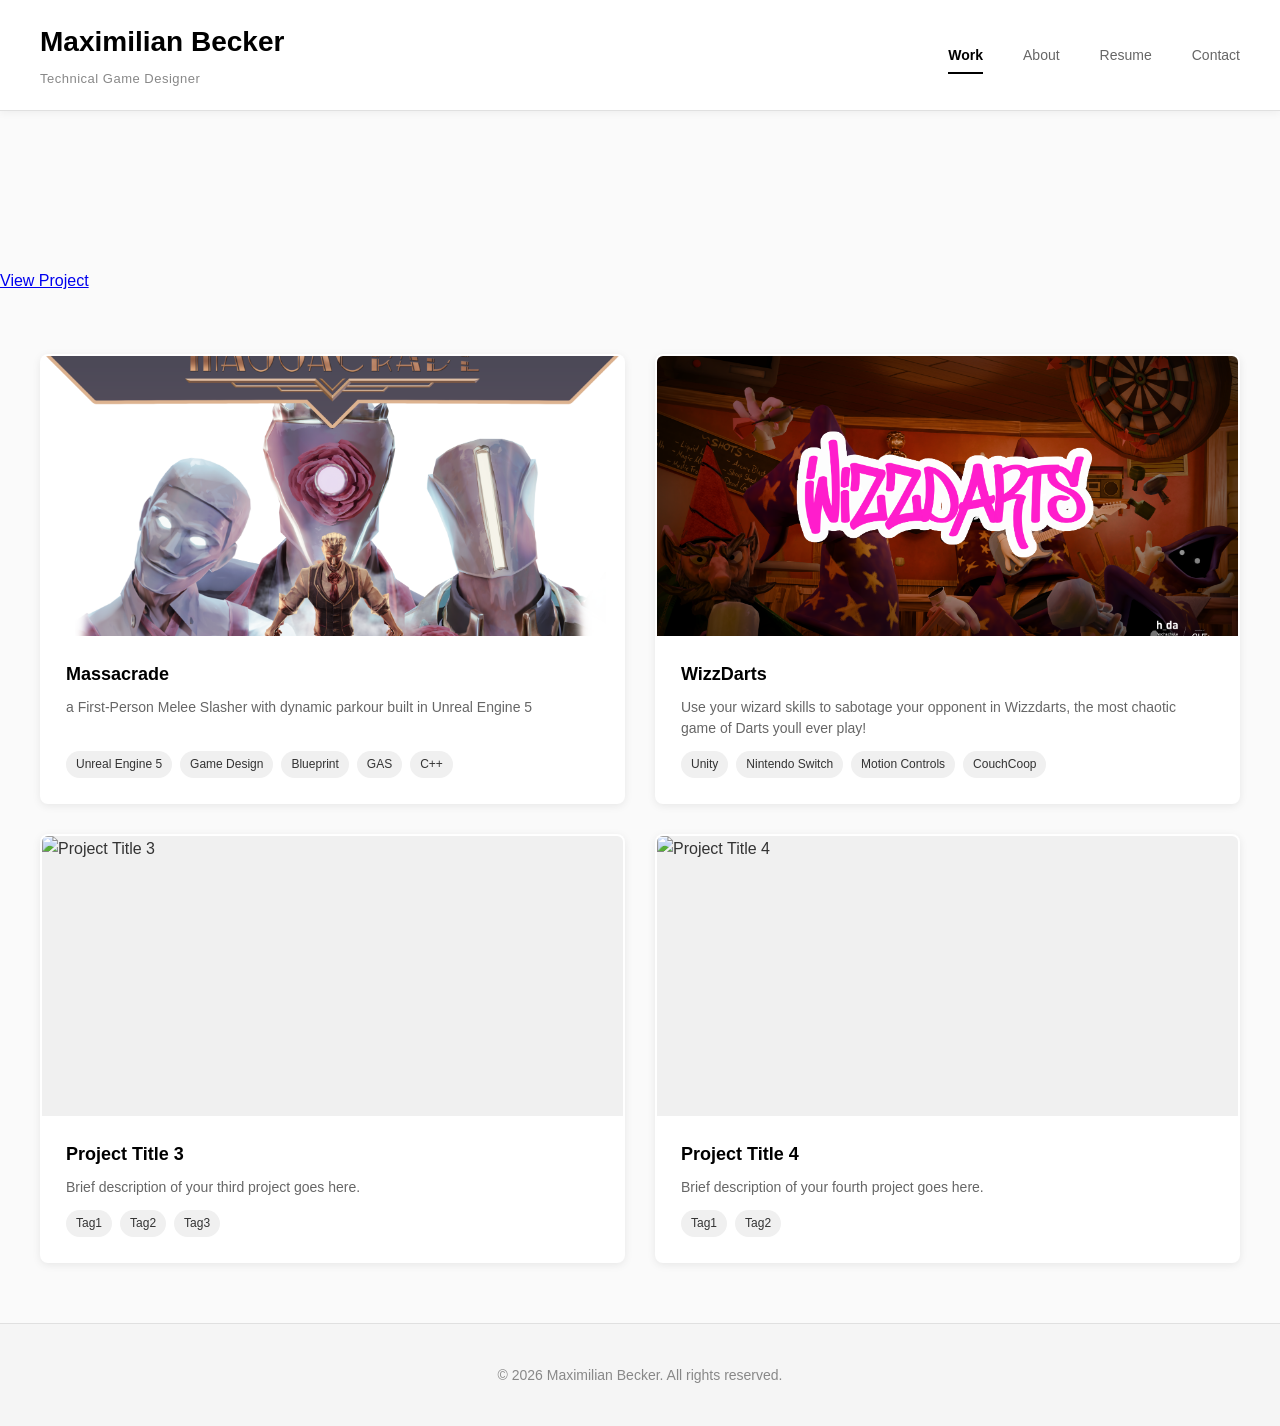
==== index.html @ 48fbdb1a "Update index.html change video order" ====
<!DOCTYPE html>
<html lang="en">
<head>
    <meta charset="UTF-8">
    <meta name="viewport" content="width=device-width, initial-scale=1.0">
    <title>Portfolio - Maximilian Becker</title>
    <link rel="stylesheet" href="css/style.css">
</head>
<body>
    <!-- Navigation Header -->
    <header class="header">
        <div class="header-container">
            <div class="logo">
                <h1>Maximilian Becker</h1>
                <p class="role">Technical Game Designer</p>
            </div>
            <nav class="navigation">
                <a href="index.html" class="nav-link active">Work</a>
                <a href="about.html" class="nav-link">About</a>
                <a href="resume.html" class="nav-link">Resume</a>
                <a href="contact.html" class="nav-link">Contact</a>
            </nav>
        </div>
    </header>
     <!-- Hero Video Section -->
        <section class="hero-video-section">
            <div class="hero-video-container">
                <video autoplay muted loop playsinline>
                    <source src="videos/PortfolioMassacrade.mp4" type="video/mp4">
                    Your browser does not support HTML5 video.
                </video>
                <div class="hero-video-overlay">
                    <a href="projects/Massacrade/index.html" class="hero-video-button">
                        View Project
                    </a>
                </div>
            </div>
        </section>
    <!-- Main Content -->
    <main class="main-content">
        <section class="portfolio-section">
            <div class="portfolio-grid" id="portfolioGrid">
                <!-- Portfolio items will be dynamically loaded here -->
            </div>
        </section>
    </main>
   
    <!-- Footer -->
    <footer class="footer">
        <p>&copy; 2026 Maximilian Becker. All rights reserved.</p>
    </footer>

    <script src="js/portfolio-data.js"></script>
    <script src="js/main.js"></script>
</body>
</html>
---- css/style.css ----
/* ============================================
   GLOBAL STYLES
   ============================================ */

* {
    margin: 0;
    padding: 0;
    box-sizing: border-box;
}

html {
    scroll-behavior: smooth;
}

body {
    font-family: 'Segoe UI', Tahoma, Geneva, Verdana, sans-serif;
    line-height: 1.6;
    color: #333;
    background-color: #fafafa;
}

/* ============================================
   HEADER & NAVIGATION
   ============================================ */

.header {
    background-color: #ffffff;
    border-bottom: 1px solid #e0e0e0;
    position: sticky;
    top: 0;
    z-index: 1000;
    box-shadow: 0 2px 8px rgba(0, 0, 0, 0.05);
}

.header-container {
    max-width: 1400px;
    margin: 0 auto;
    padding: 20px 40px;
    display: flex;
    justify-content: space-between;
    align-items: center;
}

.logo h1 {
    font-size: 28px;
    font-weight: 700;
    color: #000;
    margin-bottom: 4px;
}

.logo .role {
    font-size: 13px;
    color: #888;
    font-weight: 400;
    letter-spacing: 0.5px;
}

.navigation {
    display: flex;
    gap: 40px;
}

.nav-link {
    text-decoration: none;
    color: #666;
    font-size: 14px;
    font-weight: 500;
    position: relative;
    transition: color 0.3s ease;
}

.nav-link:hover {
    color: #000;
}

.nav-link.active {
    color: #000;
    font-weight: 600;
}

.nav-link.active::after {
    content: '';
    position: absolute;
    bottom: -8px;
    left: 0;
    right: 0;
    height: 2px;
    background-color: #000;
}

/* ============================================
   MAIN CONTENT
   ============================================ */

.main-content {
    max-width: 1400px;
    margin: 0 auto;
    padding: 60px 40px;
    min-height: calc(100vh - 200px);
}

/* ============================================
   PORTFOLIO SECTION
   ============================================ */

.portfolio-section {
    width: 100%;
}

.portfolio-grid {
    display: grid;
    grid-template-columns: repeat(auto-fit, minmax(280px, 1fr));
    gap: 30px;
    grid-auto-rows: auto;
}

/* Alternate layout: 2 column on larger screens */
@media (min-width: 1000px) {
    .portfolio-grid {
        grid-template-columns: repeat(2, 1fr);
    }
}

/* ============================================
   PORTFOLIO CARDS
   ============================================ */

.portfolio-card {
    background-color: #fff;
    border-radius: 8px;
    overflow: hidden;
    cursor: pointer;
    transition: all 0.3s ease;
    text-decoration: none;
    color: inherit;
    display: flex;
    flex-direction: column;
    height: 100%;
    box-shadow: 0 2px 8px rgba(0, 0, 0, 0.08);
    position: relative;
    border: 2px solid transparent;
}

.portfolio-card:hover {
    transform: translateY(-8px);
    box-shadow: 0 12px 24px rgba(0, 0, 0, 0.12);
}
.portfolio-card-image {
    width: 100%;
    height: 280px;
    object-fit: cover;
    background-color: #f0f0f0;
    display: block;
}

.portfolio-card-content {
    padding: 24px;
    flex-grow: 1;
    display: flex;
    flex-direction: column;
}

.portfolio-card-title {
    font-size: 18px;
    font-weight: 600;
    margin-bottom: 8px;
    color: #000;
}

.portfolio-card-description {
    font-size: 14px;
    color: #666;
    line-height: 1.5;
    margin-bottom: 12px;
}

.portfolio-card-tags {
    display: flex;
    gap: 8px;
    flex-wrap: wrap;
    margin-top: auto;
}

.portfolio-tag {
    background-color: #f0f0f0;
    color: #333;
    padding: 4px 10px;
    border-radius: 16px;
    font-size: 12px;
    font-weight: 500;
}

/* ============================================
   ABOUT PAGE
   ============================================ */

.about-section {
    max-width: 800px;
}

.about-section h2 {
    font-size: 32px;
    margin-bottom: 24px;
    color: #000;
}

.about-section p {
    font-size: 16px;
    line-height: 1.8;
    color: #555;
    margin-bottom: 20px;
}

/* ============================================
   RESUME PAGE
   ============================================ */

.resume-section {
    max-width: 900px;
}

.resume-section h2 {
    font-size: 32px;
    margin-bottom: 24px;
    color: #000;
}

.resume-content {
    background-color: #fff;
    padding: 40px;
    border-radius: 8px;
    box-shadow: 0 2px 8px rgba(0, 0, 0, 0.08);
}

.resume-embed {
    width: 100%;
    height: 800px;
    border: none;
}

.resume-download {
    display: inline-block;
    margin-bottom: 24px;
    padding: 12px 24px;
    background-color: #000;
    color: #fff;
    text-decoration: none;
    border-radius: 4px;
    font-weight: 600;
    transition: background-color 0.3s ease;
}

.resume-download:hover {
    background-color: #333;
}

/* ============================================
   CONTACT PAGE
   ============================================ */

.contact-section {
    max-width: 600px;
}

.contact-section h2 {
    font-size: 32px;
    margin-bottom: 24px;
    color: #000;
}

.contact-list {
    list-style: none;
}

.contact-item {
    margin-bottom: 20px;
}

.contact-item a {
    font-size: 16px;
    color: #0066cc;
    text-decoration: none;
    font-weight: 500;
}

.contact-item a:hover {
    text-decoration: underline;
}

/* ============================================
   PROJECT DETAIL PAGE
   ============================================ */

.project-header {
    max-width: 1200px;
    margin: 0 auto;
    margin-bottom: 60px;
}

.project-title {
    font-size: 42px;
    font-weight: 700;
    margin-bottom: 12px;
    color: #000;
}

.project-meta {
    font-size: 14px;
    color: #888;
    margin-bottom: 24px;
}

.project-intro {
    font-size: 18px;
    line-height: 1.8;
    color: #555;
    max-width: 800px;
}

.project-content {
    max-width: 1200px;
    margin: 0 auto;
}

.project-section {
    margin-bottom: 60px;
}

.project-section h3 {
    font-size: 24px;
    font-weight: 600;
    margin-bottom: 20px;
    color: #000;
}

.project-section p {
    font-size: 16px;
    line-height: 1.8;
    color: #555;
    margin-bottom: 16px;
}

.project-image {
    width: 100%;
    max-height: 600px;
    object-fit: cover;
    border-radius: 8px;
    margin: 24px 0;
}

.project-video,
.project-gif {
    width: 100%;
    max-height: 600px;
    border-radius: 8px;
    margin: 24px 0;
}

.back-link {
    display: inline-block;
    margin-bottom: 40px;
    padding: 10px 16px;
    background-color: #f0f0f0;
    color: #000;
    text-decoration: none;
    border-radius: 4px;
    font-size: 14px;
    font-weight: 500;
    transition: background-color 0.3s ease;
}

.back-link:hover {
    background-color: #e0e0e0;
}

/* ============================================
   FOOTER
   ============================================ */

.footer {
    background-color: #f5f5f5;
    border-top: 1px solid #e0e0e0;
    padding: 40px;
    text-align: center;
    color: #888;
    font-size: 14px;
}

/* ============================================
   RESPONSIVE DESIGN
   ============================================ */

@media (max-width: 768px) {
    .header-container {
        flex-direction: column;
        gap: 20px;
        padding: 20px;
    }

    .navigation {
        width: 100%;
        justify-content: space-around;
        gap: 0;
    }

    .nav-link {
        font-size: 12px;
    }

    .main-content {
        padding: 40px 20px;
    }

    .portfolio-grid {
        grid-template-columns: 1fr;
        gap: 20px;
    }

    .portfolio-card-image {
        height: 200px;
    }

    .project-title {
        font-size: 28px;
    }

    .resume-content {
        padding: 20px;
    }

    .resume-embed {
        height: 600px;
    }
}

@media (max-width: 480px) {
    .logo h1 {
        font-size: 20px;
    }

    .logo .role {
        font-size: 11px;
    }

    .navigation {
        gap: 12px;
    }

    .nav-link {
        font-size: 10px;
    }

    .nav-link.active::after {
        bottom: -4px;
        height: 1px;
    }

    .portfolio-card-image {
        height: 150px;
    }

    .portfolio-card-content {
        padding: 16px;
    }

    .portfolio-card-title {
        font-size: 14px;
    }

    .portfolio-card-description {
        font-size: 12px;
    }
.hero-video-section {
    width: 100%;
    margin: 0 -40px 60px -40px;
    padding: 0;
}

.hero-video-container {
    position: relative;
    width: 100%;
    height: 600px;
    overflow: hidden;
    background: #000;
}

.hero-video-container video {
    width: 100%;
    height: 100%;
    object-fit: cover;
    display: block;
}

.hero-video-overlay {
    position: absolute;
    top: 0;
    left: 0;
    width: 100%;
    height: 100%;
    background: rgba(0, 0, 0, 0.3);
    display: flex;
    align-items: center;
    justify-content: center;
}

.hero-video-button {
    display: inline-block;
    padding: 16px 40px;
    background-color: #fff;
    color: #000;
    text-decoration: none;
    border-radius: 4px;
    font-weight: 600;
    font-size: 16px;
    transition: all 0.3s ease;
    border: 2px solid #fff;
    cursor: pointer;
}

.hero-video-button:hover {
    background-color: transparent;
    color: #fff;
}

@media (max-width: 768px) {
    .hero-video-section {
        margin: 0 -20px 40px -20px;
    }

    .hero-video-container {
        height: 400px;
    }

    .hero-video-button {
        padding: 12px 30px;
        font-size: 14px;
    }
}

@media (max-width: 480px) {
    .hero-video-section {
        margin: 0 -20px 30px -20px;
    }

    .hero-video-container {
        height: 250px;
    }

    .hero-video-button {
        padding: 10px 24px;
        font-size: 12px;
    }
}
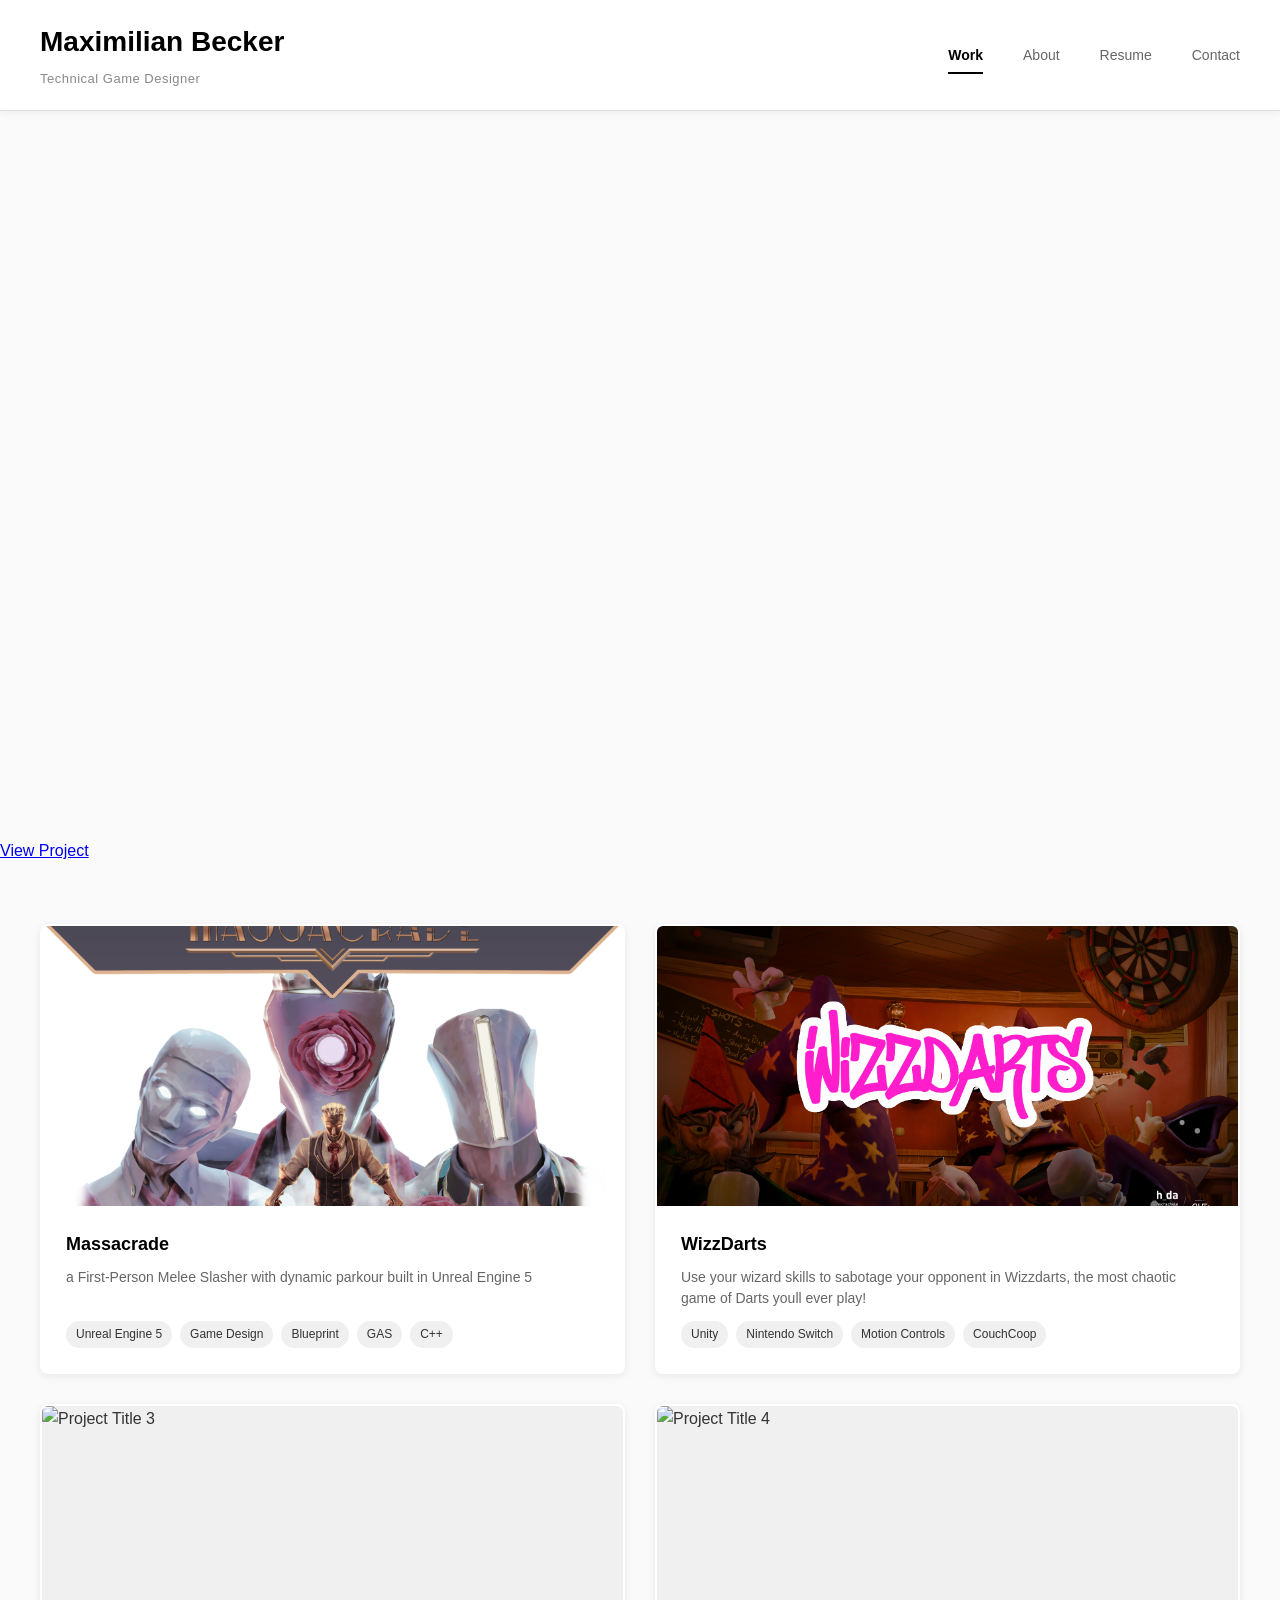
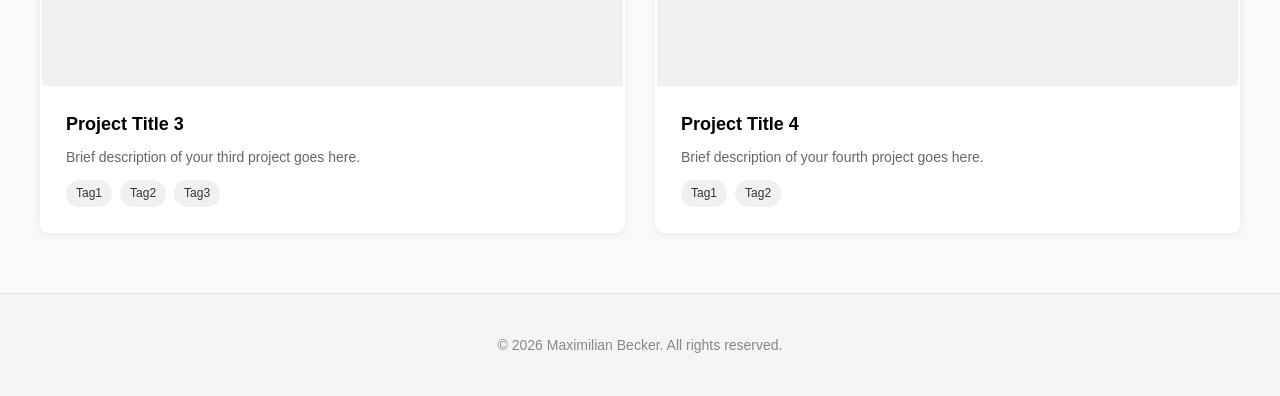
==== commit 5f1b1474: "Update index.html" ====
--- a/index.html
+++ b/index.html
@@ -22,20 +22,22 @@
             </nav>
         </div>
     </header>
-     <!-- Hero Video Section -->
-        <section class="hero-video-section">
-            <div class="hero-video-container">
-                <video autoplay muted loop playsinline>
-                    <source src="videos/PortfolioMassacrade.mp4" type="video/mp4">
-                    Your browser does not support HTML5 video.
-                </video>
-                <div class="hero-video-overlay">
-                    <a href="projects/Massacrade/index.html" class="hero-video-button">
-                        View Project
-                    </a>
-                </div>
+
+    <!-- Hero Video Section -->
+    <section class="hero-video-section">
+        <div class="hero-video-container">
+            <video width="1280" height="720" autoplay muted loop playsinline>
+                <source src="videos/PortfolioMassacrade.mp4" type="video/mp4">
+                Your browser does not support HTML5 video.
+            </video>
+            <div class="hero-video-overlay">
+                <a href="projects/Massacrade/index.html" class="hero-video-button">
+                    View Project
+                </a>
             </div>
-        </section>
+        </div>
+    </section>
+
     <!-- Main Content -->
     <main class="main-content">
         <section class="portfolio-section">
@@ -44,7 +46,7 @@
             </div>
         </section>
     </main>
-   
+
     <!-- Footer -->
     <footer class="footer">
         <p>&copy; 2026 Maximilian Becker. All rights reserved.</p>
--- a/css/style.css
+++ b/css/style.css
@@ -470,10 +470,15 @@
     .portfolio-card-description {
         font-size: 12px;
     }
+/* ============================================
+   HERO VIDEO SECTION
+   ============================================ */
+
 .hero-video-section {
     width: 100%;
-    margin: 0 -40px 60px -40px;
+    margin: 0;
     padding: 0;
+    background: #000;
 }
 
 .hero-video-container {
@@ -497,57 +502,68 @@
     left: 0;
     width: 100%;
     height: 100%;
-    background: rgba(0, 0, 0, 0.3);
+    background: rgba(0, 0, 0, 0.25);
     display: flex;
     align-items: center;
     justify-content: center;
+    z-index: 10;
 }
 
 .hero-video-button {
     display: inline-block;
-    padding: 16px 40px;
+    padding: 14px 48px;
     background-color: #fff;
     color: #000;
     text-decoration: none;
-    border-radius: 4px;
+    border-radius: 50px;
     font-weight: 600;
-    font-size: 16px;
+    font-size: 14px;
     transition: all 0.3s ease;
-    border: 2px solid #fff;
+    border: none;
     cursor: pointer;
+    box-shadow: 0 4px 12px rgba(0, 0, 0, 0.3);
+    text-transform: uppercase;
+    letter-spacing: 0.5px;
 }
 
 .hero-video-button:hover {
-    background-color: transparent;
-    color: #fff;
-}
-
+    background-color: #f0f0f0;
+    transform: scale(1.05);
+    box-shadow: 0 6px 16px rgba(0, 0, 0, 0.4);
+}
+
+/* Tablet */
+@media (max-width: 1024px) {
+    .hero-video-container {
+        height: 500px;
+    }
+
+    .hero-video-button {
+        padding: 12px 40px;
+        font-size: 13px;
+    }
+}
+
+/* Tablet - smaller */
 @media (max-width: 768px) {
-    .hero-video-section {
-        margin: 0 -20px 40px -20px;
-    }
-
     .hero-video-container {
         height: 400px;
     }
 
     .hero-video-button {
-        padding: 12px 30px;
-        font-size: 14px;
-    }
-}
-
+        padding: 11px 36px;
+        font-size: 12px;
+    }
+}
+
+/* Mobile */
 @media (max-width: 480px) {
-    .hero-video-section {
-        margin: 0 -20px 30px -20px;
-    }
-
     .hero-video-container {
-        height: 250px;
+        height: 280px;
     }
 
     .hero-video-button {
-        padding: 10px 24px;
-        font-size: 12px;
-    }
-}
+        padding: 10px 30px;
+        font-size: 11px;
+    }
+}
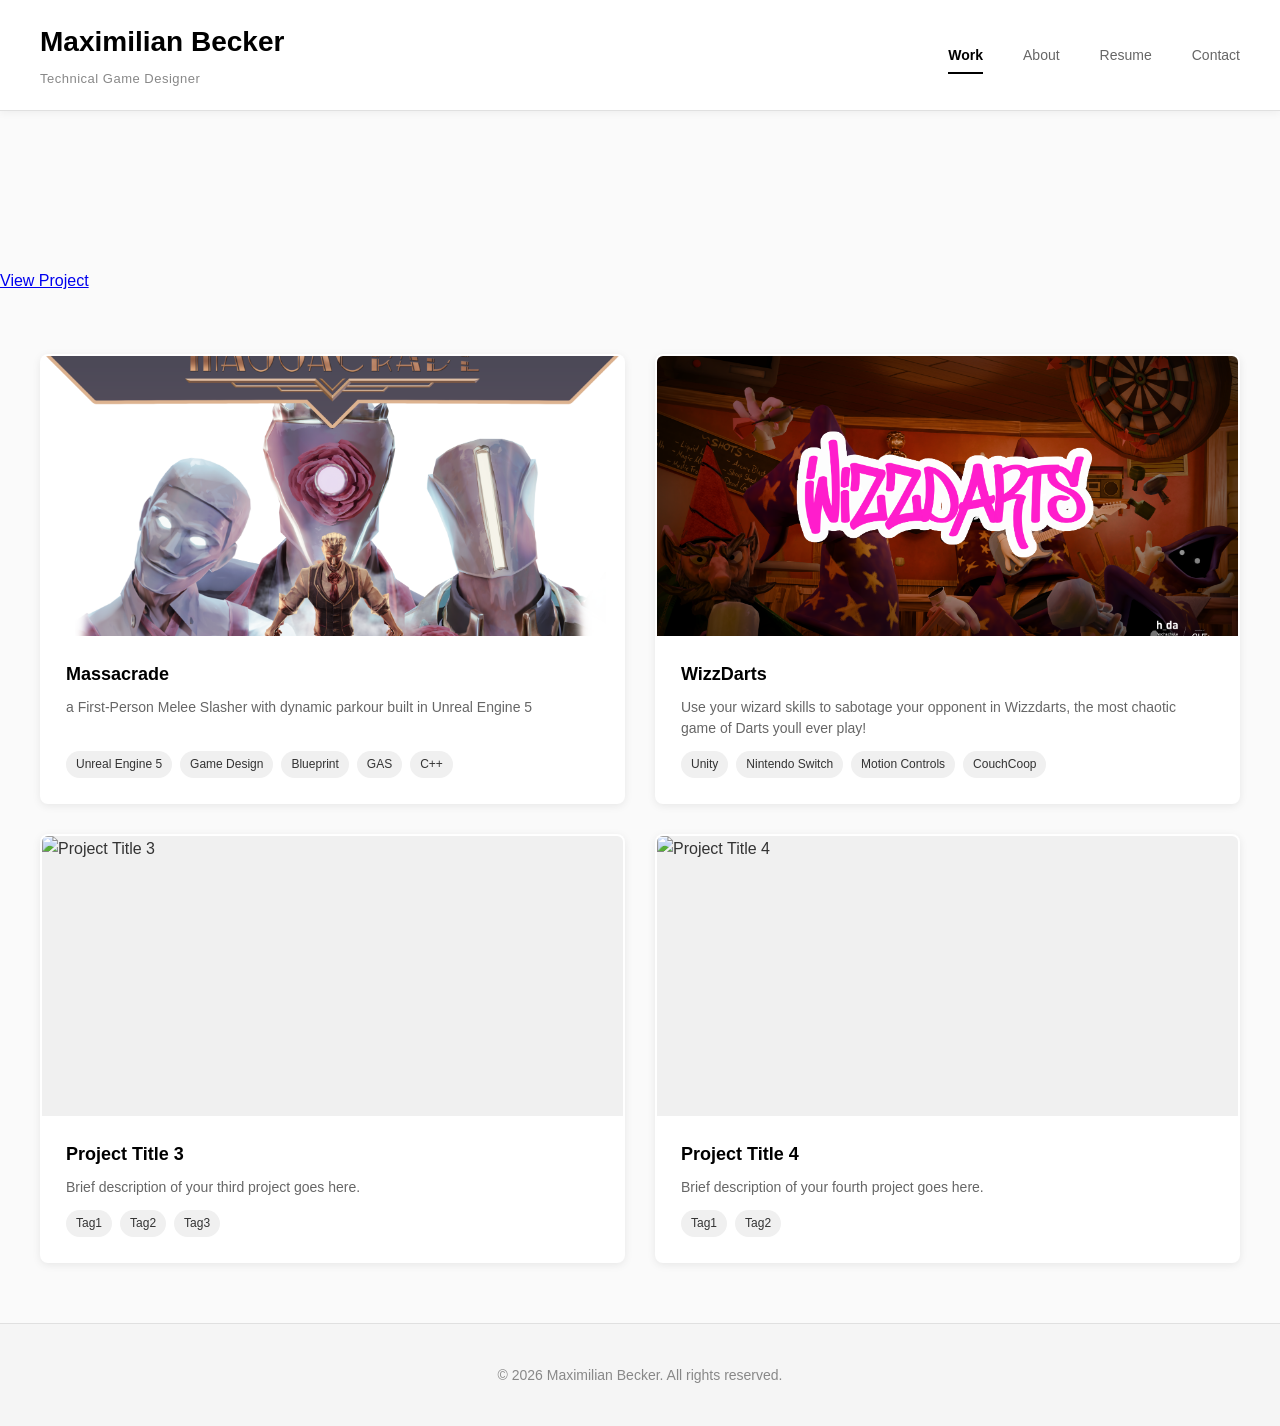
==== commit 37333b63: "Update index.html" ====
--- a/index.html
+++ b/index.html
@@ -23,10 +23,9 @@
         </div>
     </header>
 
-    <!-- Hero Video Section -->
     <section class="hero-video-section">
         <div class="hero-video-container">
-            <video width="1280" height="720" autoplay muted loop playsinline>
+            <video autoplay muted loop playsinline class="hero-bg-video">
                 <source src="videos/PortfolioMassacrade.mp4" type="video/mp4">
                 Your browser does not support HTML5 video.
             </video>
@@ -37,7 +36,6 @@
             </div>
         </div>
     </section>
-
     <!-- Main Content -->
     <main class="main-content">
         <section class="portfolio-section">
--- a/css/style.css
+++ b/css/style.css
@@ -484,12 +484,18 @@
 .hero-video-container {
     position: relative;
     width: 100%;
-    height: 600px;
+    /* Changed from 600px to calc(100vh - 70px) to make it fullscreen 
+       while accounting for your sticky header so it doesn't overlap perfectly */
+    height: calc(100vh - 70px); 
     overflow: hidden;
     background: #000;
 }
 
-.hero-video-container video {
+/* Bulletproof background video styling */
+.hero-bg-video {
+    position: absolute;
+    top: 0;
+    left: 0;
     width: 100%;
     height: 100%;
     object-fit: cover;
@@ -535,7 +541,7 @@
 /* Tablet */
 @media (max-width: 1024px) {
     .hero-video-container {
-        height: 500px;
+        height: 60vh; /* Adjusts proportionally on smaller screens */
     }
 
     .hero-video-button {
@@ -544,10 +550,10 @@
     }
 }
 
-/* Tablet - smaller */
+/* Mobile */
 @media (max-width: 768px) {
     .hero-video-container {
-        height: 400px;
+        height: 50vh;
     }
 
     .hero-video-button {
@@ -555,15 +561,3 @@
         font-size: 12px;
     }
 }
-
-/* Mobile */
-@media (max-width: 480px) {
-    .hero-video-container {
-        height: 280px;
-    }
-
-    .hero-video-button {
-        padding: 10px 30px;
-        font-size: 11px;
-    }
-}
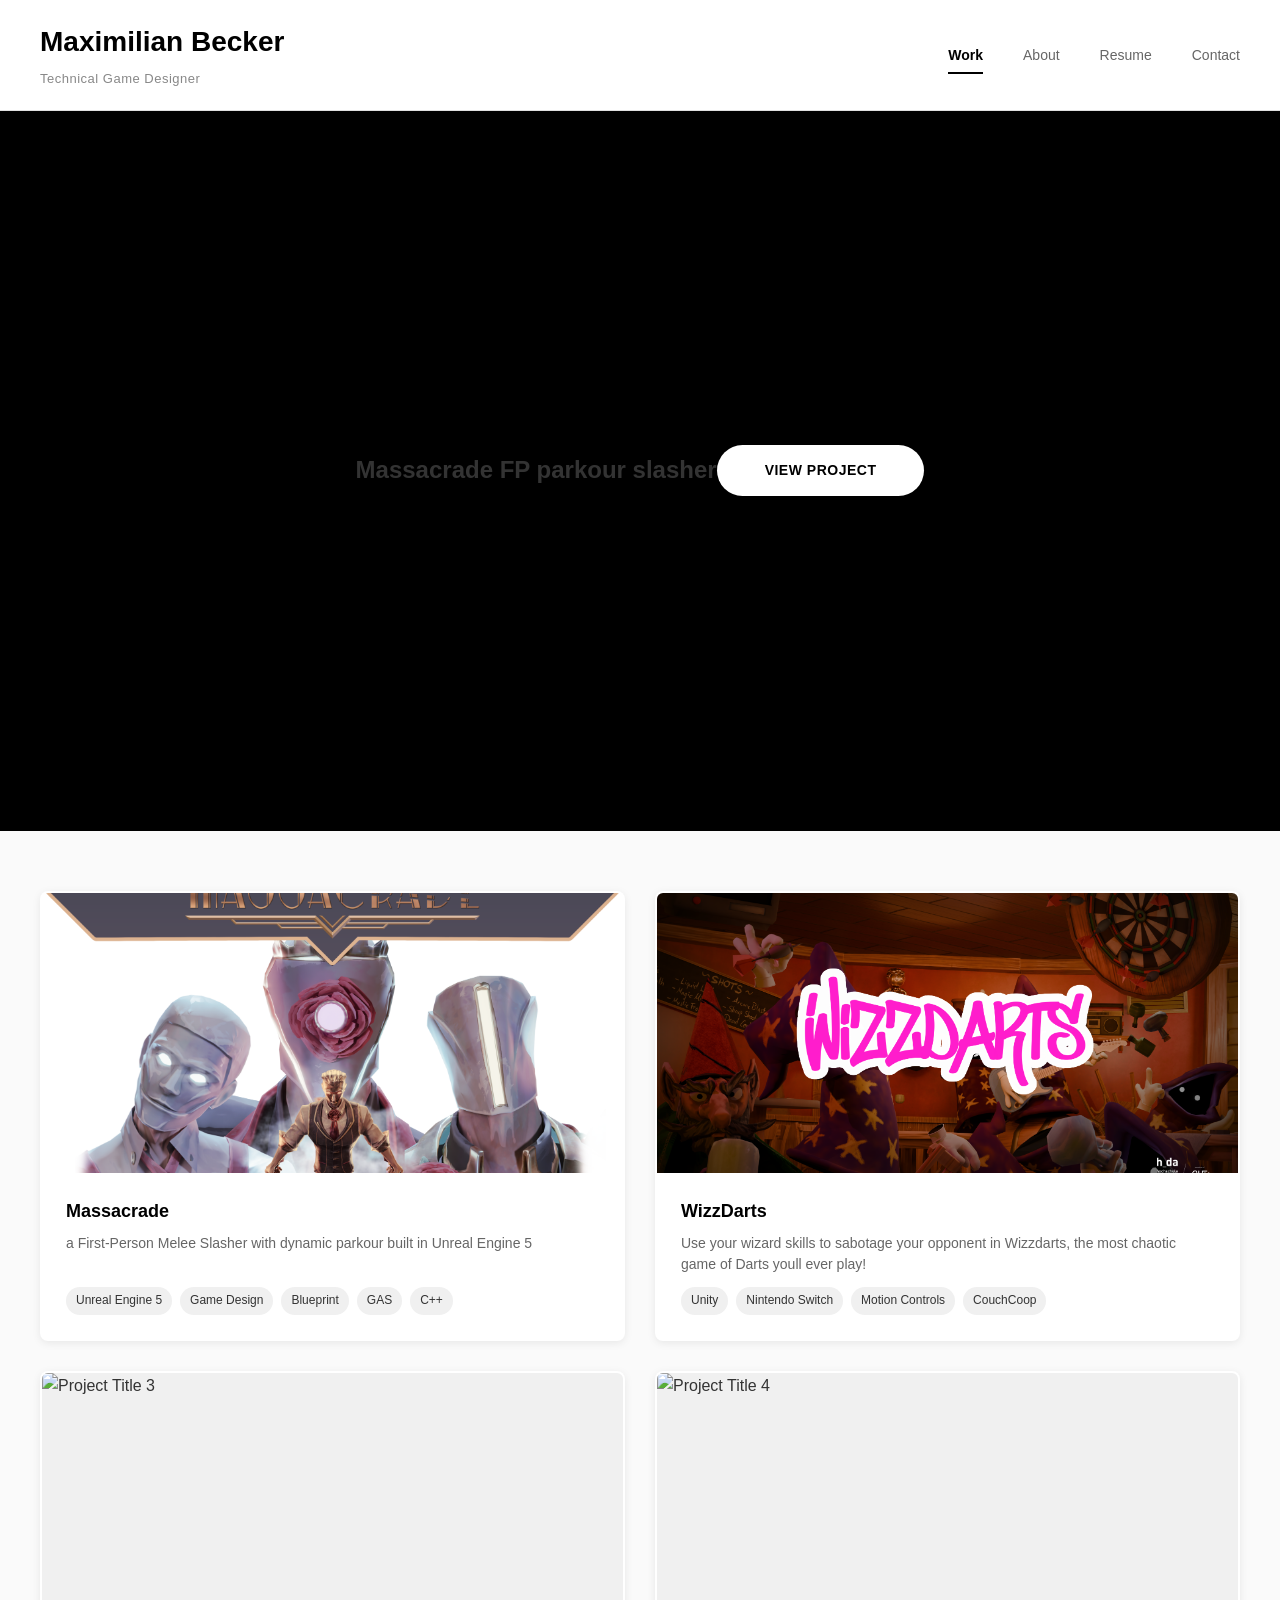
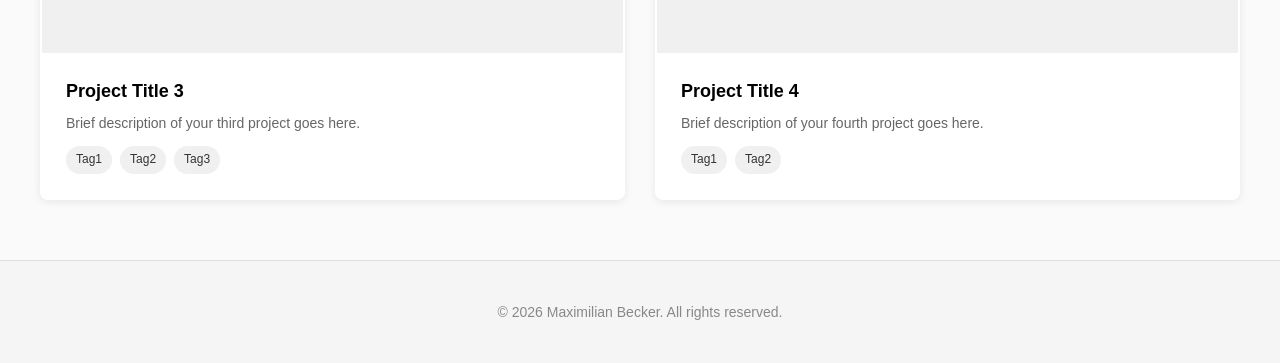
==== commit b5b296f6: "Update index.html" ====
--- a/index.html
+++ b/index.html
@@ -23,19 +23,22 @@
         </div>
     </header>
 
-    <section class="hero-video-section">
-        <div class="hero-video-container">
-            <video autoplay muted loop playsinline class="hero-bg-video">
-                <source src="videos/PortfolioMassacrade.mp4" type="video/mp4">
-                Your browser does not support HTML5 video.
-            </video>
-            <div class="hero-video-overlay">
-                <a href="projects/Massacrade/index.html" class="hero-video-button">
-                    View Project
-                </a>
-            </div>
+  <section class="hero-video-section">
+    <div class="hero-video-container">
+        <video autoplay muted loop playsinline class="hero-bg-video">
+            <source src="videos/PortfolioMassacrade.mp4" type="video/mp4">
+            Your browser does not support HTML5 video.
+        </video>
+        <div class="hero-video-overlay">
+            <h2 class="hero-video-title">Massacrade FP parkour slasher</h2>
+            <a href="projects/Massacrade/index.html" class="hero-video-button">
+                View Project
+            </a>
         </div>
-    </section>
+    </div>
+</section>
+
+    
     <!-- Main Content -->
     <main class="main-content">
         <section class="portfolio-section">
--- a/css/style.css
+++ b/css/style.css
@@ -470,35 +470,38 @@
     .portfolio-card-description {
         font-size: 12px;
     }
+}
+   
+
+
 /* ============================================
    HERO VIDEO SECTION
    ============================================ */
 
 .hero-video-section {
-    width: 100%;
-    margin: 0;
-    padding: 0;
+    width: 100vw;
+    margin-left: calc(-50vw + 50%);
+    margin-right: calc(-50vw + 50%);
     background: #000;
+    overflow: hidden;
 }
 
 .hero-video-container {
     position: relative;
     width: 100%;
-    /* Changed from 600px to calc(100vh - 70px) to make it fullscreen 
-       while accounting for your sticky header so it doesn't overlap perfectly */
-    height: calc(100vh - 70px); 
+    height: 80vh; /* Adjust height percentage of screen as preferred */
+    background: #000;
     overflow: hidden;
-    background: #000;
-}
-
-/* Bulletproof background video styling */
+}
+
 .hero-bg-video {
     position: absolute;
-    top: 0;
-    left: 0;
+    top: 50%;
+    left: 50%;
     width: 100%;
     height: 100%;
     object-fit: cover;
+    transform: translate(-50%, -50%);
     display: block;
 }
 
@@ -508,7 +511,7 @@
     left: 0;
     width: 100%;
     height: 100%;
-    background: rgba(0, 0, 0, 0.25);
+    background: rgba(0, 0, 0, 0.3);
     display: flex;
     align-items: center;
     justify-content: center;
@@ -535,29 +538,10 @@
 .hero-video-button:hover {
     background-color: #f0f0f0;
     transform: scale(1.05);
-    box-shadow: 0 6px 16px rgba(0, 0, 0, 0.4);
-}
-
-/* Tablet */
-@media (max-width: 1024px) {
-    .hero-video-container {
-        height: 60vh; /* Adjusts proportionally on smaller screens */
-    }
-
-    .hero-video-button {
-        padding: 12px 40px;
-        font-size: 13px;
-    }
-}
-
-/* Mobile */
+}
+
 @media (max-width: 768px) {
     .hero-video-container {
         height: 50vh;
     }
-
-    .hero-video-button {
-        padding: 11px 36px;
-        font-size: 12px;
-    }
-}
+}
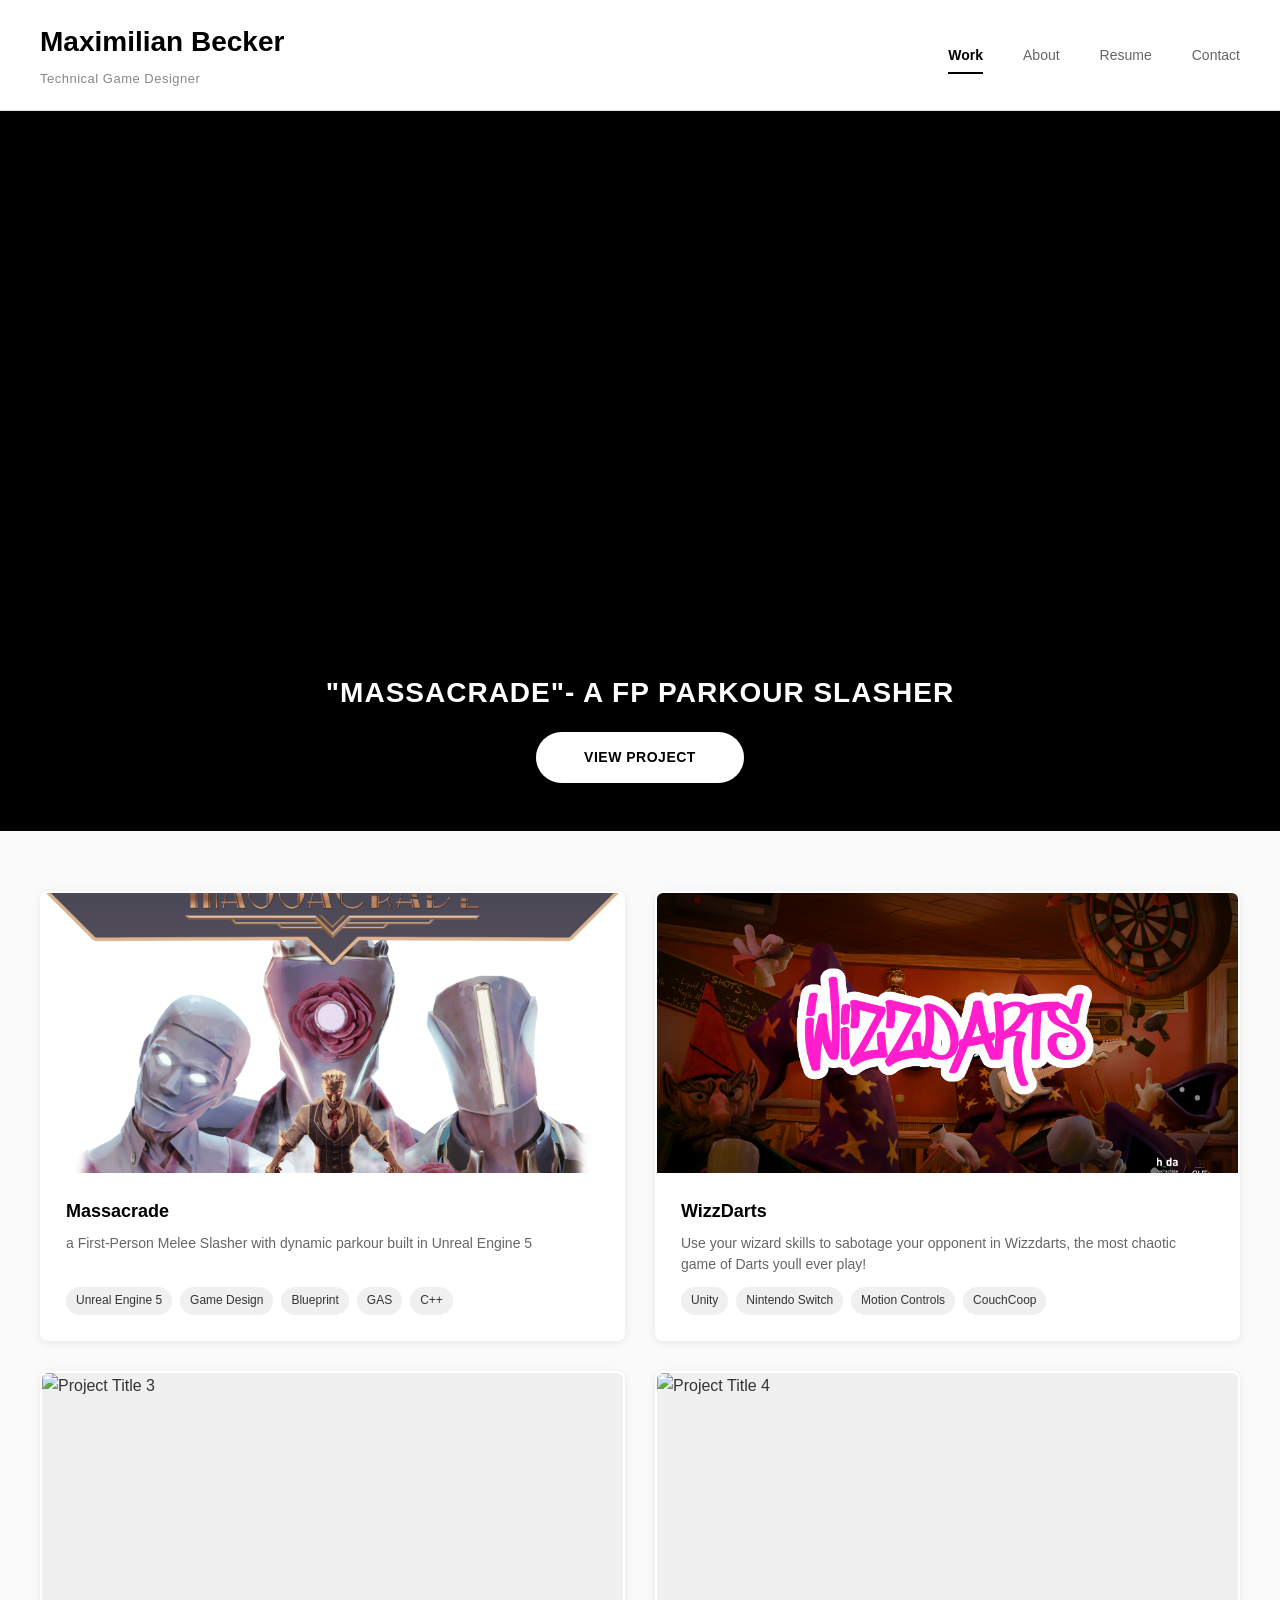
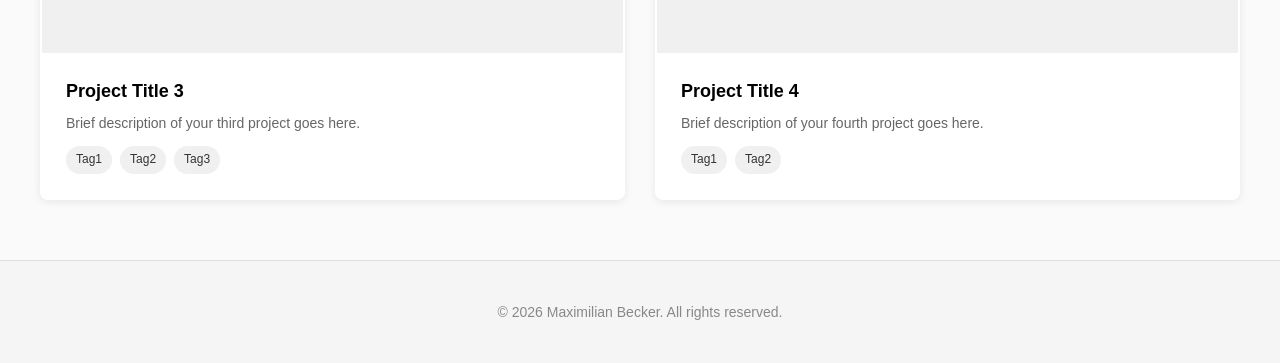
==== commit 0b77835c: "Update index.html" ====
--- a/index.html
+++ b/index.html
@@ -30,7 +30,7 @@
             Your browser does not support HTML5 video.
         </video>
         <div class="hero-video-overlay">
-            <h2 class="hero-video-title">Massacrade FP parkour slasher</h2>
+            <h2 class="hero-video-title">"Massacrade"- a FP parkour slasher</h2>
             <a href="projects/Massacrade/index.html" class="hero-video-button">
                 View Project
             </a>
--- a/css/style.css
+++ b/css/style.css
@@ -513,9 +513,22 @@
     height: 100%;
     background: rgba(0, 0, 0, 0.3);
     display: flex;
+    flex-direction: column; /* Stack title on top of button */
     align-items: center;
-    justify-content: center;
+    justify-content: flex-end; /* Push content to the bottom */
+    padding-bottom: 48px; /* Gap between button and video bottom */
     z-index: 10;
+    text-align: center;
+}
+
+.hero-video-title {
+    color: #ffffff;
+    font-size: 28px;
+    font-weight: 700;
+    margin-bottom: 16px;
+    letter-spacing: 1px;
+    text-transform: uppercase;
+    text-shadow: 0 2px 10px rgba(0, 0, 0, 0.7); /* Subtle glow to ensure legibility on light video backgrounds */
 }
 
 .hero-video-button {
@@ -541,7 +554,12 @@
 }
 
 @media (max-width: 768px) {
-    .hero-video-container {
-        height: 50vh;
-    }
-}
+    .hero-video-overlay {
+        padding-bottom: 24px;
+    }
+
+    .hero-video-title {
+        font-size: 20px;
+        margin-bottom: 12px;
+    }
+}
